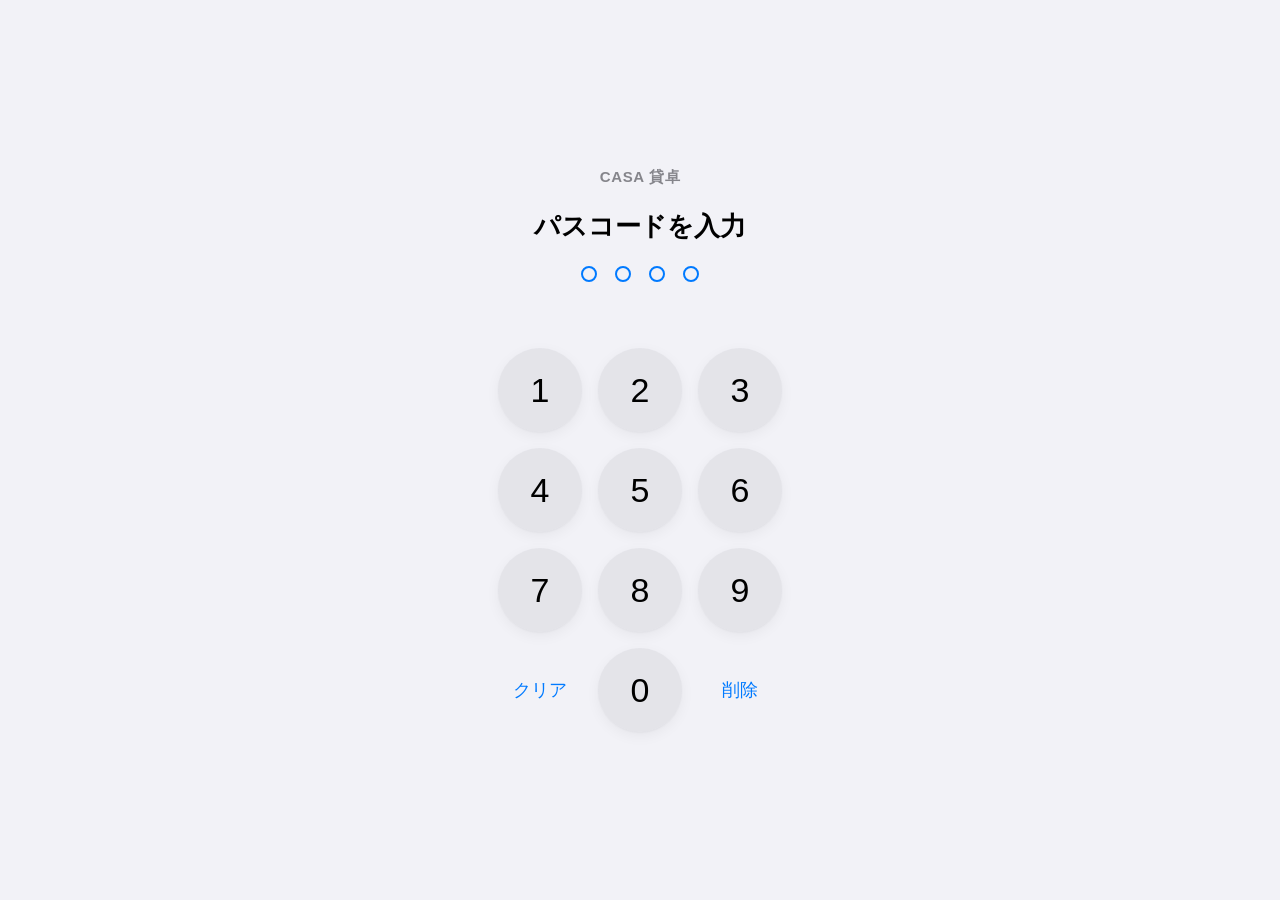
==== index.html @ d3cea7f1 "バカラ罫線: タブレット横向きレイアウト（左に罫線・右に入力、1画面）。縦向きは従来どおり Co-Authored-By: Claude Opus 5.5 <noreply@anthropic.com" ====
<!doctype html>
<html lang="ja">
<head>
<meta charset="utf-8">
<meta name="viewport" content="width=device-width,initial-scale=1,viewport-fit=cover,maximum-scale=1">
<meta name="apple-mobile-web-app-capable" content="yes">
<meta name="mobile-web-app-capable" content="yes">
<meta name="apple-mobile-web-app-status-bar-style" content="default">
<meta name="apple-mobile-web-app-title" content="casa 貸卓">
<meta name="theme-color" content="#f2f2f7" media="(prefers-color-scheme: light)">
<meta name="theme-color" content="#000000" media="(prefers-color-scheme: dark)">
<meta name="format-detection" content="telephone=no">
<title>casa 貸卓 — 入力</title>
<link rel="manifest" href="manifest.webmanifest">
<link rel="icon" href="icon-180.png" type="image/png">
<link rel="apple-touch-icon" href="icon-180.png">
<link rel="stylesheet" href="css/style.css?v=20261120015459">
<script>
  // 最新版チェック: 開いたとき・アプリに戻ったときに ver.txt を見て、新しければ自動で読み込み直す
  window.KT_VER = '20261120015459';
  (function () {
    function check() {
      fetch('ver.txt?_=' + Date.now(), { cache: 'no-store' }).then(function (r) { return r.ok ? r.text() : ''; }).then(function (v) {
        v = (v || '').trim();
        if (!v || v === window.KT_VER) return;
        var u = new URL(location.href);
        if (u.searchParams.get('kv') === v) return; // 同じ版で読み直し済みなら繰り返さない
        u.searchParams.set('kv', v);
        location.replace(u.toString());
      }).catch(function () {});
    }
    check();
    document.addEventListener('visibilitychange', function () { if (!document.hidden) check(); });
  })();
</script>
<script src="js/lock.js?v=20261120015459"></script>
<style>
  body { user-select: none; -webkit-user-select: none; overscroll-behavior: none; overflow-wrap: anywhere; }
  .wrap { margin: 0 auto; padding: calc(var(--sat) + 12px) 16px calc(var(--sab) + 120px); }
  #tab-log, #tab-sum, #tab-set { max-width: 900px; margin: 0 auto; }

  /* ヘッダー(大きなタイトル) */
  header { display: grid; grid-template-columns: minmax(0, 1fr) auto; align-items: center; gap: 10px; margin-bottom: 12px; }
  header > div:first-child { min-width: 0; }
  h1 { margin: 0; font-size: 13px; font-weight: 600; letter-spacing: .02em; color: var(--text2); text-transform: uppercase; }
  .date { font-size: clamp(21px, 4.4vw, 36px); font-weight: 700; letter-spacing: -.02em; margin-top: 0; white-space: nowrap; }
  .status { font-size: 12px; color: var(--text2); text-align: right; }
  .hright { display: flex; align-items: center; gap: 8px; }
  .sheetbtn { background: var(--fill); color: var(--blue); border-radius: 999px; padding: 13px 20px; font-size: 18px; font-weight: 600; text-decoration: none; }
  .syncbtn { display: flex; flex-direction: column; align-items: center; border: 0; background: var(--fill); color: var(--blue); border-radius: 16px; padding: 8px 16px; min-width: 100px; }
  .syncbtn b { font-size: 19px; font-weight: 600; }
  .syncbtn small { font-size: 11px; color: var(--text2); margin-top: 1px; }
  .syncbtn.dirty { background: var(--blue); color: #fff; }
  .syncbtn.dirty small { color: rgba(255, 255, 255, .85); font-weight: 600; }
  .syncbtn.spin { opacity: .55; }
  .syncbtn.err { background: var(--red); color: #fff; }
  .syncbtn.err small { color: rgba(255, 255, 255, .9); font-weight: 600; }

  /* ゲーム選択(iOS のセグメント) */
  .games { display: grid; grid-template-columns: repeat(3, 1fr); gap: 2px; padding: 3px; margin-bottom: 12px; background: var(--fill); border-radius: 12px; }
  .games button { word-break: keep-all; }
  .games button { border: 0; background: transparent; border-radius: 9px; padding: 15px 4px; font-size: clamp(15px, 2.4vw, 21px); font-weight: 600; color: var(--text); transition: background .2s; }
  .games button.on { background: var(--card); color: var(--c); box-shadow: 0 3px 8px rgba(0, 0, 0, .12), 0 3px 1px rgba(0, 0, 0, .04); }

  /* 番号グリッド(1行5人) */
  .grid { display: grid; grid-template-columns: repeat(5, minmax(0, 1fr)); grid-auto-rows: 110px; gap: 10px; }
  .cell { position: relative; border: 0; background: var(--card); border-radius: 18px; padding: 6px 4px; text-align: center; display: flex; flex-direction: column; align-items: center; justify-content: center; gap: .3em; min-width: 0; overflow: hidden; box-shadow: var(--shadow); transition: transform .1s; font-size: clamp(13px, 2.6vw, 24px); }
  .cell:active { transform: scale(.96); }
  .cell .n { font-size: 2.3em; font-weight: 700; line-height: 1; letter-spacing: -.03em; color: var(--text); }
  .cell .nm { font-size: 1em; color: var(--text); font-weight: 500; max-width: 100%; line-height: 1.15; overflow-wrap: anywhere; }
  .cell .st { font-size: .85em; color: var(--c); max-width: 100%; line-height: 1.15; overflow-wrap: anywhere; font-weight: 600; }
  .cell.act { box-shadow: inset 0 0 0 2.5px var(--c), var(--shadow); }
  .cell.out { opacity: .42; box-shadow: none; background: var(--fill); }
  .cell.out.act { box-shadow: inset 0 0 0 1.5px var(--c); }
  .cell.empty .nm { color: var(--text2); }
  .cell .n.dl { font-size: 1.15em; letter-spacing: 0; }
  .dealer-cell { background: var(--blue-tint); }
  .draw-cell { background: var(--indigo-tint); }
  .draw-cell .n.dl { color: var(--indigo); }
  /* 3枚目の判定 */
  .bd-hands { display: grid; grid-template-columns: 1fr 1fr; gap: 10px; margin: 14px 0 10px; }
  .bd-hand { background: var(--card); border-radius: 16px; padding: 10px; text-align: center; box-shadow: var(--shadow); min-width: 0; }
  .bd-hand.p .bd-name { color: var(--blue); } .bd-hand.b .bd-name { color: var(--red); }
  .bd-hand.turn { box-shadow: inset 0 0 0 2.5px var(--indigo), var(--shadow); }
  .bd-hand.win { background: var(--blue-tint); }
  .bd-hand.b.win { background: var(--red-tint); }
  .bd-name { font-size: 17px; font-weight: 700; }
  .bd-row { display: flex; justify-content: space-between; align-items: center; gap: 6px; margin-top: 8px; font-size: 14px; color: var(--text2); }
  .bd-v { min-width: 44px; padding: 4px 8px; border-radius: 10px; background: var(--bg); color: var(--text); font-size: clamp(20px, 5vw, 26px); text-align: center; }
  .bd-v.empty { color: var(--text2); background: transparent; box-shadow: inset 0 0 0 1.5px var(--sep); }
  .bd-v.next { color: var(--indigo); box-shadow: inset 0 0 0 2.5px var(--indigo); }
  .bd-total { font-size: clamp(30px, 7vw, 44px); font-weight: 700; display: block; min-height: 1.1em; }
  .bd-msg { text-align: center; font-size: 19px; padding: 10px; border-radius: 14px; background: var(--fill); margin-bottom: 8px; }
  .bd-msg b { color: var(--indigo); }
  .bd-msg.done { font-size: 26px; font-weight: 700; }
  .bd-msg.done small { display: block; font-size: 16px; font-weight: 500; color: var(--text2); }
  .bd-msg.done em { display: block; font-style: normal; font-size: 17px; color: var(--red); margin-top: 4px; }
  .bd-msg.player { background: var(--blue-tint); color: var(--blue); } .bd-msg.banker { background: var(--red-tint); color: var(--red); } .bd-msg.tie { background: var(--fill2); }
  .bd-why { margin: 0 0 10px; padding-left: 1.2em; font-size: 15px; color: var(--text2); line-height: 1.6; }
  .bd-say { background: var(--card); border-radius: 16px; padding: 12px 16px; margin-bottom: 10px; box-shadow: inset 0 0 0 2px var(--indigo), var(--shadow); }
  .bd-say span { display: block; font-size: 13px; font-weight: 700; color: var(--indigo); margin-bottom: 4px; }
  .bd-say p { margin: 2px 0; font-size: clamp(19px, 4.6vw, 26px); font-weight: 700; line-height: 1.35; }
  .bd-say p.past { font-size: 15px; font-weight: 500; color: var(--text2); }
  .bd-keys { display: grid; grid-template-columns: repeat(3, 1fr); gap: 8px; margin-bottom: 10px; }
  .bd-keys button { border: 0; background: var(--card); border-radius: 14px; padding: 16px 0; font-size: clamp(26px, 5vw, 36px); font-weight: 600; box-shadow: var(--shadow); min-width: 0; line-height: 1.1; }
  .bd-keys button small { display: block; font-size: 12px; color: var(--text2); font-weight: 500; }
  .bd-keys .bd-back { background: var(--fill); color: var(--blue); font-size: clamp(22px, 4.6vw, 30px); }
  .bd-keys .bd-back small { color: var(--blue); }
  .bd-keys .bd-back[disabled] { opacity: .35; }
  .bd-keys button:active { background: var(--fill2); }
  .bd-rule { margin-top: 6px; font-size: 14px; }
  .bd-rule summary { color: var(--blue); font-weight: 600; padding: 8px 2px; cursor: pointer; }
  .bd-rule table { width: 100%; border-collapse: collapse; background: var(--card); border-radius: 12px; overflow: hidden; }
  .bd-rule th, .bd-rule td { text-align: left; padding: 8px 10px; border-top: .5px solid var(--sep); vertical-align: top; }
  .bd-rule th { color: var(--text2); font-weight: 600; width: 38%; }
  .nogrid { grid-column: 1 / -1; text-align: center; color: var(--text2); font-size: 19px; line-height: 2.4; padding: 50px 10px; }
  .tourbar { display: grid; grid-template-columns: repeat(2, 1fr); gap: 10px; margin-bottom: 12px; }
  .tourbar div { background: var(--card); border-radius: 16px; padding: 10px; text-align: center; box-shadow: var(--shadow); min-width: 0; }
  .tourbar span { display: block; font-size: 14px; color: var(--text2); font-weight: 500; }
  .tourbar b { display: block; white-space: nowrap; font-size: clamp(28px, 4.8vw, 42px); color: var(--indigo); font-weight: 700; letter-spacing: -.02em; }
  .tourbar small { font-size: 15px; color: var(--text2); font-weight: 500; margin-left: 2px; }

  /* 下のタブバー(すりガラス) */
  nav { position: fixed; left: 0; right: 0; bottom: 0; background: var(--bar); -webkit-backdrop-filter: saturate(180%) blur(20px); backdrop-filter: saturate(180%) blur(20px); border-top: .5px solid var(--sep); display: grid; grid-template-columns: repeat(5, 1fr); padding: 6px max(8px, calc((100% - 900px) / 2)) calc(var(--sab) + 8px); z-index: 20; }
  nav button { border: 0; background: none; color: var(--gray); font-size: clamp(11px, 3.3vw, 16px); font-weight: 600; padding: 10px 0 8px; white-space: nowrap; min-width: 0; }
  nav button span { display: block; font-size: 32px; line-height: 1.1; margin-bottom: 3px; }
  nav button.on { color: var(--blue); }

  /* シート(下から出る画面) */
  .sheet { position: fixed; inset: 0; z-index: 30; display: none; }
  .sheet.show { display: block; }
  .sheet .bg { position: absolute; inset: 0; background: rgba(0, 0, 0, .35); animation: fade .2s; }
  @keyframes fade { from { opacity: 0; } }
  @keyframes rise { from { transform: translateY(40px); opacity: .4; } }
  .sheet .panel { position: absolute; left: 0; right: 0; bottom: 0; margin: 0 auto; max-width: 760px; max-height: 94%; overflow: auto; background: var(--bg); border-radius: 22px 22px 0 0; padding: 20px 18px calc(var(--sab) + 20px); animation: rise .25s cubic-bezier(.2, .9, .3, 1); }
  .sheet .panel::before { content: ''; position: absolute; top: 7px; left: 50%; width: 38px; height: 5px; margin-left: -19px; border-radius: 3px; background: var(--fill2); }
  .panel h2 { margin: 0; font-size: clamp(26px, 4.2vw, 36px); font-weight: 700; letter-spacing: -.02em; display: flex; flex-wrap: wrap; align-items: center; gap: 4px 10px; padding-right: 44px; overflow-wrap: anywhere; }
  .panel h2 small { font-size: 16px; color: var(--text2); font-weight: 500; }
  .panel .close { position: absolute; right: 16px; top: 18px; width: 34px; height: 34px; border-radius: 50%; border: 0; background: var(--fill); color: var(--text2); font-size: 16px; font-weight: 700; }
  .stat { display: grid; grid-template-columns: repeat(3, 1fr); gap: 10px; margin: 16px 0; }
  .stat div { background: var(--card); border-radius: 16px; padding: 12px 8px; text-align: center; box-shadow: var(--shadow); min-width: 0; }
  .stat span { display: block; font-size: 14px; color: var(--text2); font-weight: 500; }
  .stat b { display: block; font-size: clamp(24px, 4.6vw, 38px); font-weight: 700; margin-top: 2px; letter-spacing: -.02em; white-space: nowrap; }
  .stat b small { font-size: 15px; color: var(--text2); font-weight: 500; }
  .stat .diff-ok { box-shadow: inset 0 0 0 2px var(--blue), var(--shadow); } .stat .diff-ok b, .stat .diff-ok small { color: var(--blue); }
  .stat .diff-ng { box-shadow: inset 0 0 0 2px var(--red), var(--shadow); } .stat .diff-ng b, .stat .diff-ng small { color: var(--red); }
  .stat > div > small { display: block; font-size: 13px; font-weight: 700; }
  .sub { font-size: 13px; color: var(--text2); text-align: center; margin-top: -6px; margin-bottom: 10px; }

  /* 操作ボタン */
  .acts { display: grid; grid-template-columns: 1fr 1fr; gap: 10px; margin-bottom: 12px; }
  .acts .btn { padding: 22px 8px; font-size: clamp(19px, 3.4vw, 26px); font-weight: 600; border-radius: 16px; }
  .acts .btn small { font-size: .65em; font-weight: 500; opacity: .85; }
  .acts .btn.in { background: var(--blue); color: #fff; }
  .acts .btn.out { background: var(--card); color: var(--blue); box-shadow: inset 0 0 0 2px var(--blue); }
  .acts .btn.re { background: var(--indigo); color: #fff; }
  .acts .btn.bust { background: var(--fill); color: var(--text); }
  .acts .btn.bust[disabled] { opacity: .35; }
  .acts .btn.home { background: var(--card); color: var(--text); box-shadow: inset 0 0 0 1.5px var(--sep), var(--shadow); }
  .home-h { color: var(--blue); }
  .acts .btn.full { grid-column: 1 / -1; }
  .ins { display: flex; flex-wrap: wrap; gap: 6px; margin: 6px 0 10px; }
  .ins span { background: var(--fill); border-radius: 999px; padding: 3px 10px; font-size: 14px; }
  .ins span.neg { color: var(--red); }
  .others { font-size: 14px; color: var(--text2); line-height: 1.7; border-top: .5px solid var(--sep); padding-top: 8px; }

  /* 賞金の順位 */
  .ranks { display: grid; grid-template-columns: repeat(3, 1fr); gap: 10px; margin-bottom: 10px; }
  .ranks .rank { display: flex; flex-direction: column; align-items: center; gap: 2px; padding: 16px 4px; background: var(--card); color: var(--text); box-shadow: var(--shadow); border-radius: 16px; }
  .ranks .rank span { font-size: 15px; color: var(--indigo); font-weight: 700; }
  .ranks .rank b { font-size: clamp(24px, 4.2vw, 34px); font-weight: 700; }
  .ranks .rank i { font-style: normal; font-size: 12px; color: var(--text2); }
  .ranks .rank[disabled] { opacity: .35; }
  .ranks .rank.sugg, .acts .btn.sugg { box-shadow: inset 0 0 0 3px var(--blue), var(--shadow); }
  .pick-h { font-size: 20px; font-weight: 700; margin: 4px 2px 12px; }
  .pick-h small { display: block; font-size: 15px; font-weight: 500; color: var(--text2); margin-top: 2px; }

  /* テンキー */
  .pad { display: none; }
  .pad.show { display: block; }
  .pad .disp { background: var(--card); border-radius: 16px; padding: 12px 16px; display: grid; grid-template-columns: 1fr auto; align-items: center; margin-bottom: 10px; box-shadow: var(--shadow); }
  .pad .disp b { font-size: clamp(36px, 6vw, 52px); font-weight: 700; letter-spacing: -.03em; }
  .pad .disp b small { font-size: 18px; color: var(--text2); font-weight: 500; }
  .pad .disp small { font-size: 15px; color: var(--text2); text-align: right; }
  .pad .disp .lbl { font-size: 14px; color: var(--blue); font-weight: 700; }
  .keys { display: grid; grid-template-columns: repeat(3, 1fr); gap: 8px; }
  .keys button { border: 0; background: var(--card); border-radius: 14px; padding: 18px 0; font-size: clamp(26px, 4.6vw, 36px); font-weight: 500; box-shadow: var(--shadow); }
  .keys button:active { background: var(--fill2); }
  .keys button.fn { font-size: 20px; color: var(--text2); background: transparent; box-shadow: none; }
  .quick { display: grid; grid-template-columns: repeat(5, 1fr); gap: 8px; margin-bottom: 8px; }
  .quick button { border: 0; background: var(--blue-tint); color: var(--blue); border-radius: 12px; padding: 13px 0; font-size: clamp(16px, 2.8vw, 22px); font-weight: 600; }
  .confirm { display: grid; grid-template-columns: 1fr 2fr; gap: 10px; margin-top: 10px; }
  .confirm .btn { padding: 18px; font-size: 18px; }

  /* 名前入力 */
  .nameform { display: grid; grid-template-columns: 1fr auto; gap: 10px; margin: 14px 0; }
  .nameform input { border: 0; background: var(--card); color: var(--text); border-radius: 12px; padding: 14px 16px; font: inherit; font-size: 20px; min-width: 0; box-shadow: var(--shadow); }

  /* 一覧(履歴・設定) */
  .log { margin-top: 4px; }
  .log .row { display: grid; grid-template-columns: 1fr auto; gap: 8px; align-items: center; padding: 12px 16px; border-top: .5px solid var(--sep); }
  .log .row:first-child { border-top: 0; }
  .log .row .t { font-size: 18px; } .log .row .t i { display: block; font-style: normal; font-size: 14px; color: var(--text2); margin-top: 2px; }
  .log .row button { border: 0; background: var(--red-tint); color: var(--red); border-radius: 999px; padding: 12px 20px; font-size: 17px; font-weight: 600; }
  .log .row button.arm { background: var(--red); color: #fff; }
  .log.mini { margin-top: 4px; max-height: 40vh; overflow: auto; }
  .log.mini .row { padding: 10px 16px; }
  .empty { padding: 28px; text-align: center; color: var(--text2); font-size: 16px; }
  .set .row { display: grid; grid-template-columns: minmax(0, 1fr) auto; gap: 10px; align-items: center; padding: 13px 16px; border-top: .5px solid var(--sep); }
  .set .row:first-child { border-top: 0; }
  .set .row span { font-size: 17px; } .set .row span i { display: block; font-style: normal; font-size: 14px; color: var(--text2); }
  .set .row b { font-size: 18px; }
  .set .row .btn { padding: 12px 18px; font-size: 17px; }
  .set input[type=date] { border: 0; background: var(--fill); color: var(--text); border-radius: 10px; padding: 8px 10px; font: inherit; font-size: 17px; }
  .sec-h { margin: 22px 16px 7px; font-size: 13px; font-weight: 500; color: var(--text2); text-transform: uppercase; letter-spacing: .02em; }
  .roster { display: grid; grid-template-columns: 1fr 1fr; }
  .roster .r { display: grid; grid-template-columns: 32px 1fr; gap: 8px; align-items: center; padding: 7px 12px; border-top: .5px solid var(--sep); }
  .roster .r small { color: var(--text2); font-weight: 600; font-size: 15px; text-align: right; }
  .roster .r input { width: 100%; min-width: 0; border: 0; background: var(--fill); color: var(--text); border-radius: 10px; padding: 9px 10px; font: inherit; font-size: 17px; }
  .roster .r input.saved { background: var(--blue-tint); }
  .prize-r { display: grid; grid-template-columns: 56px 1fr auto; gap: 8px; align-items: center; padding: 10px 16px; border-top: .5px solid var(--sep); }
  .prize-r .jump { font-size: 14px; font-weight: 600; color: var(--blue); text-align: right; min-width: 0; }
  .prize-r .jump.neg { color: var(--red); }
  .prize-r:first-child { border-top: 0; }
  .prize-r b { font-size: 19px; }
  .prize-r input { width: 120px; justify-self: end; text-align: right; border: 0; background: var(--fill); color: var(--text); border-radius: 10px; padding: 9px 12px; font: inherit; font-size: 19px; font-weight: 700; }
  .prize-r .lbl { color: var(--indigo); font-weight: 700; font-size: 17px; }
  .stepper { display: flex; align-items: center; gap: 6px; }
  .stepper button { border: 0; background: var(--fill); color: var(--blue); border-radius: 10px; min-width: 44px; height: 40px; font-size: 18px; font-weight: 600; }
  .stepper b { min-width: 54px; text-align: center; font-size: 22px; }
  @media (max-width: 480px) { .stepper { gap: 4px; } .stepper button { min-width: 34px; height: 38px; font-size: 16px; } .stepper b { min-width: 46px; font-size: 19px; } #prizeCalc .row > span:first-child:not(:last-child) { white-space: nowrap; } #prizeCalc .row > span i { white-space: normal; } }
  .btn.big { padding: 15px; font-size: 18px; }
  .pc-warn { color: var(--red) !important; }
  .summary-tab .stat b { font-size: clamp(20px, 3.6vw, 30px); }
  .summary-tab .list .row { display: grid; grid-template-columns: 36px minmax(0, 1fr); gap: 10px; align-items: center; padding: 12px 16px; border-top: .5px solid var(--sep); }
  .summary-tab .list .row:first-child { border-top: 0; }
  .summary-tab .list .row i { display: block; font-style: normal; font-size: 13px; color: var(--text2); margin-top: 2px; }
  .summary-tab .list .row .sum-nm { font-size: 19px; font-weight: 600; }
  .summary-tab .list .row b.sum-tot { font-size: 19px; margin-left: 10px; }
  .summary-tab .list .row i b.rk { font-size: 13px; color: var(--indigo); }
  .preview { margin-top: 10px; }
  .preview canvas, .preview img { width: 100%; border-radius: 14px; box-shadow: var(--shadow); }
  .hide { display: none !important; }
  #tab-players { max-width: 900px; margin: 0 auto; }
  .pl-list .pl { display: grid; grid-template-columns: 44px minmax(0, 1fr) auto; gap: 12px; align-items: center; padding: 14px 16px; border-top: .5px solid var(--sep); }
  .pl-list .pl:first-child { border-top: 0; }
  .pl-list .pl .no { font-size: 24px; font-weight: 700; text-align: center; }
  .pl-list .pl .nm { font-size: 19px; font-weight: 600; }
  .pl-list .pl .nm small { font-size: 16px; font-weight: 700; margin-left: 6px; }
  .pl-list .pl .chips { display: flex; flex-wrap: wrap; gap: 6px; margin-top: 6px; }
  .pl-list .pl .chips span { font-size: 13px; font-weight: 600; padding: 3px 10px; border-radius: 999px; background: var(--fill); color: var(--c, var(--text2)); }
  .pl-list .pl .chips span.live { background: var(--blue-tint); }
  .pl-list .pl .btn { padding: 12px 14px; font-size: 16px; white-space: normal; max-width: 120px; }
  .pl-list .pl.gone { opacity: .55; }
  .pl-list .pl .chips span { white-space: nowrap; }
  @media (max-width: 560px) {
    .pl-list .pl { grid-template-columns: 36px minmax(0, 1fr); row-gap: 10px; }
    .pl-list .pl .btn { grid-column: 2; max-width: none; justify-self: stretch; }
    .pl-list .pl .no { align-self: start; padding-top: 2px; }
  }
  .toast { max-width: 600px; margin: 0 auto; }

  /* 狭い幅(iPad の Slide Over・1/3 表示) */
  @media (max-width: 380px) {
    .wrap { padding-left: 10px; padding-right: 10px; }
    header { grid-template-columns: 1fr; }
    .hright { justify-content: space-between; }
    .games button { font-size: 13px; padding: 10px 2px; }
    .grid { gap: 6px; }
    .cell { border-radius: 14px; }
    .stat b, .tourbar b { font-size: 22px; }
    .acts .btn { font-size: 17px; padding: 16px 4px; }
    .roster { grid-template-columns: 1fr; }
  }
</style>
</head>
<body>
<div class="wrap">
  <header>
    <div><h1>casa 貸卓</h1><div class="date" id="hDate"></div></div>
    <div class="hright"><div class="status" id="status"></div><a class="sheetbtn" href="road.html?from=kt">罫線</a><a class="sheetbtn" id="hSheet" target="_blank" rel="noopener">シート</a><button class="syncbtn" id="syncBtn"><b>⟳ 同期</b><small id="syncCount"></small></button></div>
  </header>

  <!-- 入力タブ -->
  <section id="tab-input">
    <div class="games" id="games">
      <button data-game="bac" class="g-bac on">バカラ</button>
      <button data-game="cash" class="g-cash">リング</button>
      <button data-game="tour" class="g-tour">トーナメント</button>
    </div>
    <div class="tourbar" id="tourBar" style="display:none"></div>
    <div class="grid" id="grid"></div>
  </section>

  <!-- プレイヤータブ -->
  <section id="tab-players" class="hide">
    <div class="stat" id="plStat"></div>
    <div class="card pl-list" id="plList"></div>
  </section>

  <!-- 履歴タブ -->
  <section id="tab-log" class="hide">
    <div class="card log" id="logList"></div>
  </section>

  <!-- 収支タブ -->
  <section id="tab-sum" class="hide summary-tab">
    <h3 class="sec-h" style="margin-top:4px">収支一覧</h3>
    <div class="card list" id="sumList"></div>
    <h3 class="sec-h">全体</h3>
    <div class="stat" id="sumStat"></div>
    <div class="acts"><button class="btn gold full" id="makeImage">収支一覧の画像を作る・共有</button></div>
    <div class="preview" id="preview"></div>
  </section>

  <!-- 設定タブ(初期設定) -->
  <section id="tab-set" class="hide">
    <h3 class="sec-h">イベント</h3>
    <div class="card set">
      <div class="row"><span>日付<i>この日のタブに記録されます</i></span><input type="date" id="setDate"></div>
      <div class="row"><span>トーナメント エントリー<i>1回の金額(万)</i></span><button class="btn" id="setTourFee"><b></b> 万</button></div>
      <div class="row"><span>トーナメント リエントリー<i>1回の金額(万)</i></span><button class="btn" id="setReFee"><b></b> 万</button></div>
    </div>

    <h3 class="sec-h">プライズ 傾斜の自動計算</h3>
    <div class="card set" id="prizeCalc">
      <div class="row"><span>プール<i id="pcPoolInfo"></i></span><b id="pcPool"></b></div>
      <div class="row"><span>入賞人数 X</span><div class="stepper" data-k="x"><button data-d="-1">−</button><b id="pcX"></b><button data-d="1">＋</button></div></div>
      <div class="row"><span>最低賞金 Y<i>いちばん下の順位(万)</i></span><div class="stepper" data-k="y"><button data-d="-5">−5</button><button data-d="-1">−</button><b id="pcY"></b><button data-d="1">＋</button><button data-d="5">＋5</button></div></div>
      <div class="row"><span>a<i>下から 0a・1a・3a・6a・10a・15a… と上乗せ</i></span><b id="pcA"></b></div>
      <div class="row" style="grid-template-columns:1fr"><button class="btn gold big" id="pcCalc">自動計算</button></div>
      <div id="pcDraft" class="hide">
        <div class="row" style="grid-template-columns:1fr"><span style="font-size:14px;color:var(--text2)">1位以外は5万単位に切り捨て、余りは1位。金額はタップして直せます(万)</span></div>
        <div id="pcRows"></div>
        <div class="row"><span>合計<i id="pcDiff"></i></span><b id="pcSum"></b></div>
        <div class="row" style="grid-template-columns:1fr 1fr;gap:10px"><button class="btn big" data-prize-text="draft">テキストで共有</button><button class="btn gold big" id="pcApply">確定して適用</button></div>
      </div>
    </div>

    <h3 class="sec-h">適用中のプライズ</h3>
    <div class="card set">
      <div id="prizeRows"></div>
      <div class="row"><span>合計<i id="prizeInfo"></i></span><b id="prizeTotal"></b></div>
      <div class="row" id="prizeTextRow" style="grid-template-columns:1fr"><button class="btn big" data-prize-text="applied">テキストで共有・コピー</button></div>
    </div>

    <h3 class="sec-h">会計札と名前の紐づけ</h3>
    <div class="card set">
      <div class="row" style="grid-template-columns:1fr"><span style="color:var(--dim);font-size:12px">名前を入れて次の欄に進むと自動で保存されます。空欄は未登録のままです。</span></div>
      <div id="rosterRows" class="roster"></div>
    </div>

    <h3 class="sec-h">その他</h3>
    <div class="card set">
      <div class="row"><span>保存先<i id="setModeInfo"></i></span><b id="setMode"></b></div>
      <div class="row"><span>スプレッドシート</span><a class="btn" id="openSheet" target="_blank" rel="noopener" style="text-decoration:none">開く</a></div>
      <div class="row"><span>PC ボード<i>パソコンで開く画面</i></span><a class="btn" href="board.html" target="_blank" style="text-decoration:none">開く</a></div>
      <div class="row"><span>今すぐロック<i>パスコード画面にします(開くたびにも毎回出ます)</i></span><button class="btn" id="lockNow">ロック</button></div>
      <div class="row"><span>この日のデータを全消去<i>テスト後の片付け用。元に戻せません</i></span><button class="btn red" id="clearDay">全消去</button></div>
    </div>
  </section>
</div>

<nav id="nav">
  <button data-tab="input" class="on"><span>⌨︎</span>入力</button>
  <button data-tab="players"><span>☺︎</span>プレイヤー</button>
  <button data-tab="log"><span>☰</span>履歴</button>
  <button data-tab="sum"><span>¥</span>収支</button>
  <button data-tab="set"><span>⚙︎</span>設定</button>
</nav>

<!-- プレイヤーシート -->
<div class="sheet" id="sheet">
  <div class="bg" data-close></div>
  <div class="panel" id="panel"></div>
</div>

<div class="toast" id="toast"><div><div class="t1" id="toastT1"></div><div class="t2" id="toastT2"></div></div><button class="btn ghost" id="toastUndo">取り消し</button></div>

<script src="config.js?v=20261120015459"></script>
<script src="js/fit.js?v=20261120015459"></script>
<script src="js/model.js?v=20261120015459"></script>
<script src="js/api.js?v=20261120015459"></script>
<script src="js/image.js?v=20261120015459"></script>
<script src="js/phone.js?v=20261120015459"></script>
</body>
</html>
---- css/style.css ----
/* casa 貸卓 — 共通スタイル(iOS 純正アプリ風: 白と青、ダークモード自動対応) */
:root {
  color-scheme: light dark;
  --bg: #f2f2f7;               /* systemGroupedBackground */
  --card: #ffffff;             /* secondarySystemGroupedBackground */
  --fill: rgba(120, 120, 128, .12);
  --fill2: rgba(120, 120, 128, .2);
  --text: #000000;
  --text2: rgba(60, 60, 67, .6);
  --sep: rgba(60, 60, 67, .18);
  --blue: #007aff;
  --blue-tint: rgba(0, 122, 255, .1);
  --red: #ff3b30;
  --red-tint: rgba(255, 59, 48, .1);
  --indigo: #5856d6;
  --indigo-tint: rgba(88, 86, 214, .1);
  --teal: #30b0c7;
  --gray: #8e8e93;
  --bar: rgba(249, 249, 249, .86);
  --shadow: 0 1px 2px rgba(0, 0, 0, .04), 0 4px 14px rgba(0, 0, 0, .05);
  /* ゲームの色 */
  --bac: var(--blue); --cash: var(--teal); --tour: var(--indigo); --dealer: var(--gray);
  /* 旧名(画面のコードから参照) */
  --gold: var(--blue); --dim: var(--text2); --line: var(--sep); --plus: var(--blue); --minus: var(--red);
  --sat: env(safe-area-inset-top); --sab: env(safe-area-inset-bottom);
}
@media (prefers-color-scheme: dark) {
  :root {
    --bg: #000000; --card: #1c1c1e; --fill: rgba(120, 120, 128, .24); --fill2: rgba(120, 120, 128, .36);
    --text: #ffffff; --text2: rgba(235, 235, 245, .6); --sep: rgba(84, 84, 88, .6);
    --blue: #0a84ff; --blue-tint: rgba(10, 132, 255, .18); --red: #ff453a; --red-tint: rgba(255, 69, 58, .18);
    --indigo: #5e5ce6; --indigo-tint: rgba(94, 92, 230, .2); --teal: #40c8e0; --gray: #98989d;
    --bar: rgba(22, 22, 24, .86); --shadow: none;
  }
}
* { box-sizing: border-box; -webkit-tap-highlight-color: transparent; }
html { background: var(--bg); }
body { margin: 0; min-height: 100%; background: var(--bg); color: var(--text); font-family: -apple-system, BlinkMacSystemFont, "SF Pro Text", "Hiragino Sans", "Helvetica Neue", sans-serif; -webkit-font-smoothing: antialiased; letter-spacing: -.01em; }
button { font: inherit; color: inherit; cursor: pointer; }
.num { font-variant-numeric: tabular-nums; }
.plus { color: var(--blue); } .minus { color: var(--red); } .zero { color: var(--text2); }
.card { background: var(--card); border-radius: 14px; box-shadow: var(--shadow); }
.btn { border: 0; background: var(--fill); color: var(--blue); border-radius: 14px; padding: 15px 20px; font-size: 18px; font-weight: 600; }
.btn:active { opacity: .6; }
.btn.gold { background: var(--blue); color: #fff; }
.btn.red { background: var(--red-tint); color: var(--red); }
.btn.ghost { background: transparent; }
.btn[disabled] { opacity: .35; pointer-events: none; }
.g-bac { --c: var(--bac); } .g-cash { --c: var(--cash); } .g-tour { --c: var(--tour); } .g-dealer { --c: var(--dealer); }
.tag { display: inline-block; padding: 2px 9px; border-radius: 999px; font-size: 13px; font-weight: 600; background: var(--fill); color: var(--c, var(--text2)); }
.toast { position: fixed; left: 12px; right: 12px; top: calc(var(--sat) + 70px); z-index: 50; background: var(--card); color: var(--text); border-radius: 16px; padding: 14px 16px; display: none; grid-template-columns: 1fr auto; gap: 10px; align-items: center; box-shadow: 0 8px 30px rgba(0, 0, 0, .18); -webkit-backdrop-filter: blur(20px); backdrop-filter: blur(20px); }
.toast.show { display: grid; animation: drop .25s cubic-bezier(.2, .9, .3, 1.2); }
@keyframes drop { from { transform: translateY(-12px); opacity: 0; } }
.toast .t1 { font-size: 15px; color: var(--text2); } .toast .t2 { font-size: 21px; font-weight: 700; margin-top: 2px; }
.toast.err .t1, .toast.err .t2 { color: var(--red); }
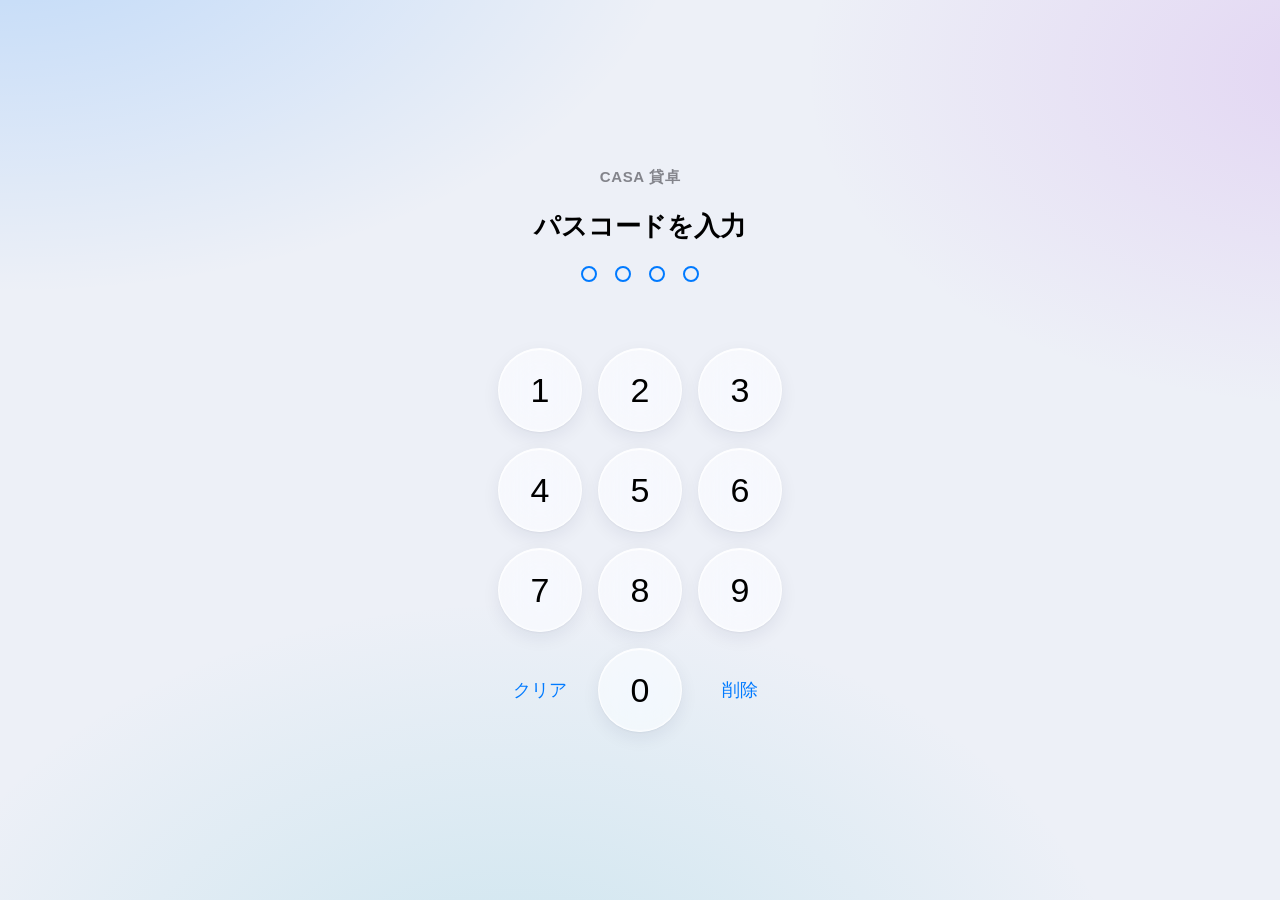
==== commit 510ee914: "ガラス調デザインに作り直し・タブを分かりやすく再配置（ChatGPT採点96点） - 下のタブ: バカラ / リング / トナメ / お客様 / 集計（浮かぶガラスのバー、アイコン付き）。設定は右上の" ====
--- a/index.html
+++ b/index.html
@@ -14,10 +14,10 @@
 <link rel="manifest" href="manifest.webmanifest">
 <link rel="icon" href="icon-180.png" type="image/png">
 <link rel="apple-touch-icon" href="icon-180.png">
-<link rel="stylesheet" href="css/style.css?v=20261120015459">
+<link rel="stylesheet" href="css/style.css?v=20261120212621">
 <script>
   // 最新版チェック: 開いたとき・アプリに戻ったときに ver.txt を見て、新しければ自動で読み込み直す
-  window.KT_VER = '20261120015459';
+  window.KT_VER = '20261120212621';
   (function () {
     function check() {
       fetch('ver.txt?_=' + Date.now(), { cache: 'no-store' }).then(function (r) { return r.ok ? r.text() : ''; }).then(function (v) {
@@ -33,38 +33,55 @@
     document.addEventListener('visibilitychange', function () { if (!document.hidden) check(); });
   })();
 </script>
-<script src="js/lock.js?v=20261120015459"></script>
+<script src="js/tapguard.js?v=20261120212621"></script>
+<script src="js/lock.js?v=20261120212621"></script>
 <style>
   body { user-select: none; -webkit-user-select: none; overscroll-behavior: none; overflow-wrap: anywhere; }
-  .wrap { margin: 0 auto; padding: calc(var(--sat) + 12px) 16px calc(var(--sab) + 120px); }
-  #tab-log, #tab-sum, #tab-set { max-width: 900px; margin: 0 auto; }
-
-  /* ヘッダー(大きなタイトル) */
-  header { display: grid; grid-template-columns: minmax(0, 1fr) auto; align-items: center; gap: 10px; margin-bottom: 12px; }
-  header > div:first-child { min-width: 0; }
-  h1 { margin: 0; font-size: 13px; font-weight: 600; letter-spacing: .02em; color: var(--text2); text-transform: uppercase; }
-  .date { font-size: clamp(21px, 4.4vw, 36px); font-weight: 700; letter-spacing: -.02em; margin-top: 0; white-space: nowrap; }
+  .wrap { margin: 0 auto; padding: 12px max(16px, env(safe-area-inset-right)) calc(var(--sab) + 104px) max(16px, env(safe-area-inset-left)); }
+  #tab-sum { max-width: 900px; margin: 0 auto; }
+
+  /* ===== 上のバー(ガラス・上に固定) ===== */
+  .topbar { position: sticky; top: 0; z-index: 15; display: grid; grid-template-columns: minmax(0, 1fr) auto; align-items: center; gap: 10px;
+    padding: calc(var(--sat) + 8px) max(16px, env(safe-area-inset-right)) 10px max(16px, env(safe-area-inset-left));
+    background: var(--glass); -webkit-backdrop-filter: var(--blur); backdrop-filter: var(--blur); border-bottom: .5px solid var(--glass-line); box-shadow: 0 1px 0 rgba(0, 0, 0, .03); }
+  .topbar > div:first-child { min-width: 0; }
+  h1 { margin: 0; font-size: 12px; font-weight: 700; letter-spacing: .08em; color: var(--text2); text-transform: uppercase; }
+  .date { font-size: clamp(20px, 4.2vw, 30px); font-weight: 800; letter-spacing: -.02em; margin-top: 0; white-space: nowrap; }
   .status { font-size: 12px; color: var(--text2); text-align: right; }
   .hright { display: flex; align-items: center; gap: 8px; }
-  .sheetbtn { background: var(--fill); color: var(--blue); border-radius: 999px; padding: 13px 20px; font-size: 18px; font-weight: 600; text-decoration: none; }
-  .syncbtn { display: flex; flex-direction: column; align-items: center; border: 0; background: var(--fill); color: var(--blue); border-radius: 16px; padding: 8px 16px; min-width: 100px; }
-  .syncbtn b { font-size: 19px; font-weight: 600; }
-  .syncbtn small { font-size: 11px; color: var(--text2); margin-top: 1px; }
-  .syncbtn.dirty { background: var(--blue); color: #fff; }
-  .syncbtn.dirty small { color: rgba(255, 255, 255, .85); font-weight: 600; }
+  .gbtn { border: .5px solid var(--glass-line); background: var(--glass); -webkit-backdrop-filter: var(--blur); backdrop-filter: var(--blur); box-shadow: var(--glass-hi), 0 2px 10px rgba(20, 30, 70, .08); color: var(--blue); }
+  .gbtn:active { transform: scale(.96); }
+  .syncbtn { display: flex; flex-direction: column; align-items: center; justify-content: center; border-radius: 22px; padding: 6px 14px; min-width: 92px; min-height: 44px; }
+  .syncbtn b { font-size: 16px; font-weight: 700; }
+  .syncbtn small { font-size: 11px; color: var(--text2); margin-top: 1px; font-weight: 600; }
+  .syncbtn.dirty { background: var(--blue); color: #fff; border-color: transparent; }
+  .syncbtn.dirty small { color: rgba(255, 255, 255, .88); }
   .syncbtn.spin { opacity: .55; }
-  .syncbtn.err { background: var(--red); color: #fff; }
-  .syncbtn.err small { color: rgba(255, 255, 255, .9); font-weight: 600; }
-
-  /* ゲーム選択(iOS のセグメント) */
-  .games { display: grid; grid-template-columns: repeat(3, 1fr); gap: 2px; padding: 3px; margin-bottom: 12px; background: var(--fill); border-radius: 12px; }
-  .games button { word-break: keep-all; }
-  .games button { border: 0; background: transparent; border-radius: 9px; padding: 15px 4px; font-size: clamp(15px, 2.4vw, 21px); font-weight: 600; color: var(--text); transition: background .2s; }
-  .games button.on { background: var(--card); color: var(--c); box-shadow: 0 3px 8px rgba(0, 0, 0, .12), 0 3px 1px rgba(0, 0, 0, .04); }
+  .syncbtn.err { background: var(--red); color: #fff; border-color: transparent; }
+  .syncbtn.err small { color: rgba(255, 255, 255, .9); }
+  .iconbtn { width: 44px; height: 44px; border-radius: 50%; display: grid; place-items: center; padding: 0; color: var(--text); }
+  .iconbtn svg, .tabbar svg { width: 24px; height: 24px; fill: none; stroke: currentColor; stroke-width: 1.8; stroke-linecap: round; stroke-linejoin: round; }
+
+  /* ===== ゲームの道具(バカラ: ディーラー・3枚目・罫線 / トナメ: 人数・プール・プライズ) ===== */
+  .tools { display: grid; grid-template-columns: repeat(3, minmax(0, 1fr)); gap: 10px; margin-bottom: 12px; }
+  .tools.tour { grid-template-columns: repeat(3, minmax(0, 1fr)) minmax(0, 1.1fr); }
+  .tool { display: flex; flex-direction: column; align-items: center; justify-content: center; gap: 1px; min-width: 0; min-height: 60px; padding: 8px 6px; border-radius: 20px; color: var(--text); text-decoration: none; font: inherit; text-align: center; }
+  .tool b { font-size: clamp(16px, 3.4vw, 22px); font-weight: 800; letter-spacing: -.01em; white-space: nowrap; color: var(--c, var(--text)); }
+  .tool span { font-size: 12px; color: var(--text2); font-weight: 600; white-space: nowrap; }
+  .tool b small { font-size: .62em; color: var(--text2); font-weight: 600; margin-left: 2px; }
+  button.tool:active, a.tool:active { transform: scale(.97); }
+  .tool.t-dealer { --c: var(--blue); } .tool.t-draw { --c: var(--indigo); } .tool.t-road { --c: var(--red); } .tool.t-stat { --c: var(--indigo); }
+  .tool.t-prize { background: var(--indigo); color: #fff; border-color: transparent; box-shadow: inset 0 1px 0 rgba(255, 255, 255, .3), 0 6px 16px rgba(88, 86, 214, .3); }
+  .tool.t-prize b, .tool.t-prize span { color: #fff; }
+
+  /* ===== 集計: 収支 / 履歴 の切り替え ===== */
+  .seg { display: grid; grid-template-columns: 1fr 1fr; gap: 4px; padding: 4px; border-radius: 24px; max-width: 440px; margin: 0 auto 14px; }
+  .seg button { border: 0; background: transparent; border-radius: 20px; padding: 10px 6px; font-size: 16px; font-weight: 700; color: var(--text2); white-space: nowrap; transition: background .2s, color .2s; }
+  .seg button.on { background: var(--glass-sel); color: var(--text); box-shadow: var(--glass-hi), 0 2px 8px rgba(20, 30, 70, .1); }
 
   /* 番号グリッド(1行5人) */
   .grid { display: grid; grid-template-columns: repeat(5, minmax(0, 1fr)); grid-auto-rows: 110px; gap: 10px; }
-  .cell { position: relative; border: 0; background: var(--card); border-radius: 18px; padding: 6px 4px; text-align: center; display: flex; flex-direction: column; align-items: center; justify-content: center; gap: .3em; min-width: 0; overflow: hidden; box-shadow: var(--shadow); transition: transform .1s; font-size: clamp(13px, 2.6vw, 24px); }
+  .cell { position: relative; border: 0; background: var(--card); border-radius: 18px; padding: 6px 4px; text-align: center; display: flex; flex-direction: column; align-items: center; justify-content: center; gap: .3em; min-width: 0; overflow: hidden; box-shadow: var(--shadow); transition: transform .1s; font-size: clamp(14px, 2.6vw, 24px); }
   .cell:active { transform: scale(.96); }
   .cell .n { font-size: 2.3em; font-weight: 700; line-height: 1; letter-spacing: -.03em; color: var(--text); }
   .cell .nm { font-size: 1em; color: var(--text); font-weight: 500; max-width: 100%; line-height: 1.15; overflow-wrap: anywhere; }
@@ -102,8 +119,10 @@
   .bd-say p { margin: 2px 0; font-size: clamp(19px, 4.6vw, 26px); font-weight: 700; line-height: 1.35; }
   .bd-say p.past { font-size: 15px; font-weight: 500; color: var(--text2); }
   .bd-keys { display: grid; grid-template-columns: repeat(3, 1fr); gap: 8px; margin-bottom: 10px; }
-  .bd-keys button { border: 0; background: var(--card); border-radius: 14px; padding: 16px 0; font-size: clamp(26px, 5vw, 36px); font-weight: 600; box-shadow: var(--shadow); min-width: 0; line-height: 1.1; }
-  .bd-keys button small { display: block; font-size: 12px; color: var(--text2); font-weight: 500; }
+  .bd-keys button { position: relative; border: 0; background: var(--card); border-radius: 14px; padding: 16px 0; font-size: clamp(26px, 5vw, 36px); font-weight: 600; box-shadow: var(--shadow); min-width: 0; line-height: 1.1; }
+  /* 補足の小さい文字はボタンの下に重ねる(出たり消えたりしてもボタンの大きさ・位置が変わらない) */
+  .bd-keys button small { position: absolute; left: 0; right: 0; bottom: 3px; font-size: 11px; line-height: 13px; white-space: nowrap; overflow: hidden; color: var(--text2); font-weight: 500; }
+  .bd-keys button[disabled] { opacity: .35; }
   .bd-keys .bd-back { background: var(--fill); color: var(--blue); font-size: clamp(22px, 4.6vw, 30px); }
   .bd-keys .bd-back small { color: var(--blue); }
   .bd-keys .bd-back[disabled] { opacity: .35; }
@@ -114,17 +133,13 @@
   .bd-rule th, .bd-rule td { text-align: left; padding: 8px 10px; border-top: .5px solid var(--sep); vertical-align: top; }
   .bd-rule th { color: var(--text2); font-weight: 600; width: 38%; }
   .nogrid { grid-column: 1 / -1; text-align: center; color: var(--text2); font-size: 19px; line-height: 2.4; padding: 50px 10px; }
-  .tourbar { display: grid; grid-template-columns: repeat(2, 1fr); gap: 10px; margin-bottom: 12px; }
-  .tourbar div { background: var(--card); border-radius: 16px; padding: 10px; text-align: center; box-shadow: var(--shadow); min-width: 0; }
-  .tourbar span { display: block; font-size: 14px; color: var(--text2); font-weight: 500; }
-  .tourbar b { display: block; white-space: nowrap; font-size: clamp(28px, 4.8vw, 42px); color: var(--indigo); font-weight: 700; letter-spacing: -.02em; }
-  .tourbar small { font-size: 15px; color: var(--text2); font-weight: 500; margin-left: 2px; }
-
-  /* 下のタブバー(すりガラス) */
-  nav { position: fixed; left: 0; right: 0; bottom: 0; background: var(--bar); -webkit-backdrop-filter: saturate(180%) blur(20px); backdrop-filter: saturate(180%) blur(20px); border-top: .5px solid var(--sep); display: grid; grid-template-columns: repeat(5, 1fr); padding: 6px max(8px, calc((100% - 900px) / 2)) calc(var(--sab) + 8px); z-index: 20; }
-  nav button { border: 0; background: none; color: var(--gray); font-size: clamp(11px, 3.3vw, 16px); font-weight: 600; padding: 10px 0 8px; white-space: nowrap; min-width: 0; }
-  nav button span { display: block; font-size: 32px; line-height: 1.1; margin-bottom: 3px; }
-  nav button.on { color: var(--blue); }
+  /* ===== 下のタブバー(浮かぶガラス) ===== */
+  .tabbar { position: fixed; z-index: 20; left: 0; right: 0; bottom: calc(var(--sab) + 10px); margin: 0 auto; width: min(600px, calc(100% - 20px));
+    display: grid; grid-template-columns: repeat(5, minmax(0, 1fr)); gap: 2px; padding: 6px; border-radius: 34px; }
+  .tabbar button { border: 0; background: transparent; border-radius: 28px; min-width: 0; padding: 6px 0 5px; display: flex; flex-direction: column; align-items: center; gap: 2px;
+    color: var(--text2); font-size: 11px; font-weight: 700; white-space: nowrap; transition: background .2s, color .2s; }
+  .tabbar button.on { color: var(--c, var(--blue)); background: var(--glass-sel); box-shadow: var(--glass-hi), 0 2px 10px rgba(20, 30, 70, .12); }
+  .tabbar svg { width: 26px; height: 26px; }
 
   /* シート(下から出る画面) */
   .sheet { position: fixed; inset: 0; z-index: 30; display: none; }
@@ -179,7 +194,12 @@
   .pad { display: none; }
   .pad.show { display: block; }
   .pad .disp { background: var(--card); border-radius: 16px; padding: 12px 16px; display: grid; grid-template-columns: 1fr auto; align-items: center; margin-bottom: 10px; box-shadow: var(--shadow); }
-  .pad .disp b { font-size: clamp(36px, 6vw, 52px); font-weight: 700; letter-spacing: -.03em; }
+  .pad .disp b { display: block; font-size: clamp(36px, 6vw, 52px); font-weight: 700; letter-spacing: -.03em; white-space: nowrap;
+    /* 桁数で文字が小さくなっても高さは変えない(下のテンキーが動かないように) */
+    height: calc(1.15 * clamp(36px, 6vw, 52px)); line-height: calc(1.15 * clamp(36px, 6vw, 52px)); }
+  .pad .disp .lbl { line-height: 17px; height: 17px; }
+  .pad .disp > div:first-child { min-width: 0; }
+  .pad .disp > small { max-height: 3.6em; overflow: hidden; }
   .pad .disp b small { font-size: 18px; color: var(--text2); font-weight: 500; }
   .pad .disp small { font-size: 15px; color: var(--text2); text-align: right; }
   .pad .disp .lbl { font-size: 14px; color: var(--blue); font-weight: 700; }
@@ -205,7 +225,7 @@
   .log .row button.arm { background: var(--red); color: #fff; }
   .log.mini { margin-top: 4px; max-height: 40vh; overflow: auto; }
   .log.mini .row { padding: 10px 16px; }
-  .empty { padding: 28px; text-align: center; color: var(--text2); font-size: 16px; }
+  .empty:not(.bd-v) { padding: 28px; text-align: center; color: var(--text2); font-size: 16px; } /* 3枚目の空欄(.bd-v.empty)には付けない(枠が大きくなっていた) */
   .set .row { display: grid; grid-template-columns: minmax(0, 1fr) auto; gap: 10px; align-items: center; padding: 13px 16px; border-top: .5px solid var(--sep); }
   .set .row:first-child { border-top: 0; }
   .set .row span { font-size: 17px; } .set .row span i { display: block; font-style: normal; font-size: 14px; color: var(--text2); }
@@ -238,6 +258,10 @@
   .summary-tab .list .row .sum-nm { font-size: 19px; font-weight: 600; }
   .summary-tab .list .row b.sum-tot { font-size: 19px; margin-left: 10px; }
   .summary-tab .list .row i b.rk { font-size: 13px; color: var(--indigo); }
+  .summary-tab .list .row i { display: flex; flex-wrap: wrap; gap: 4px 6px; margin-top: 6px; }
+  .gchip { display: inline-flex; align-items: baseline; gap: 5px; padding: 4px 10px; border-radius: 999px; background: var(--fill); font-size: 14px; color: var(--text2-strong); white-space: nowrap; }
+  .gchip em { font-style: normal; font-weight: 700; color: var(--c); }
+  .gchip b { font-weight: 700; }
   .preview { margin-top: 10px; }
   .preview canvas, .preview img { width: 100%; border-radius: 14px; box-shadow: var(--shadow); }
   .hide { display: none !important; }
@@ -260,128 +284,261 @@
   }
   .toast { max-width: 600px; margin: 0 auto; }
 
+  /* ===== どの端末でも崩れないように ===== */
+  /* 短い言葉・数字は途中で改行しない(入りきらないときは文字を小さくする: fit.js) */
+  h1, .syncbtn b, .syncbtn small, .tabbar button, .stat b, .ranks .rank b, .ranks .rank span, .bd-row span, .bd-name { white-space: nowrap; }
+  .stat span { word-break: keep-all; overflow-wrap: normal; } /* 見出しは空白の所でだけ改行 */
+  .bd-msg { word-break: keep-all; } /* 「を入力」などが途中で切れない(入りきらない言葉だけ折り返す) */
+  .summary-tab .list .row b.sum-tot { white-space: nowrap; display: inline-block; }
+  .date .other { font-size: .55em; color: var(--red); margin-left: 6px; vertical-align: middle; }
+  .bd-row span { min-width: 0; overflow: hidden; font-size: clamp(11px, 3.4vw, 14px); }
+  /* スマホ縦: 3枚目の判定をテンキーまで1画面に収める */
+  @media (max-width: 600px) and (orientation: portrait) {
+    .panel h2 { font-size: 22px; } .panel h2 small { font-size: 12px; }
+    .bd-hands { margin: 10px 0 8px; gap: 8px; } .bd-hand { padding: 6px 8px; } .bd-name { font-size: 15px; }
+    .bd-row { margin-top: 4px; } .bd-v { font-size: 18px; padding: 2px 8px; } .bd-total { font-size: 28px; }
+    .bd-msg { font-size: 16px; padding: 8px; margin-bottom: 6px; } .bd-msg.done { font-size: 20px; } .bd-msg.done small { font-size: 14px; } .bd-msg.done em { font-size: 14px; }
+    .bd-say { padding: 8px 12px; margin-bottom: 8px; } .bd-say span { font-size: 12px; margin-bottom: 2px; } .bd-say p { font-size: 17px; line-height: 1.3; } .bd-say p.past { font-size: 13px; }
+    .bd-keys { gap: 6px; margin-bottom: 8px; } .bd-keys button { padding: 7px 0 13px; font-size: 26px; }
+    .bd-r .acts { gap: 8px; margin-bottom: 0; } .bd-r .acts .btn { padding: 10px 8px; font-size: 17px; }
+    .sheet .panel { padding-top: 16px; } .panel .close { top: 12px; }
+  }
+  @media (max-width: 600px) and (orientation: portrait) and (max-height: 740px) { /* 縦が短いスマホ(SE など) */
+    .panel h2 small { display: none; }
+    .bd-hands { margin-top: 6px; } .bd-total { font-size: 24px; }
+    .bd-say p { font-size: 15px; } .bd-say p.past { font-size: 12px; }
+    .bd-keys button { padding: 5px 0 12px; font-size: 24px; }
+  }
+  @media (max-width: 380px) {
+    .bd-hand { padding: 8px; } .bd-v { min-width: 34px; padding: 4px 6px; }
+    #prizeCalc .row { grid-template-columns: 1fr; } #prizeCalc .row > :last-child:not(:first-child) { justify-self: end; }
+  }
+
   /* 狭い幅(iPad の Slide Over・1/3 表示) */
   @media (max-width: 380px) {
     .wrap { padding-left: 10px; padding-right: 10px; }
-    header { grid-template-columns: 1fr; }
-    .hright { justify-content: space-between; }
-    .games button { font-size: 13px; padding: 10px 2px; }
+    .topbar { padding-left: 10px; padding-right: 10px; }
+    .syncbtn { min-width: 80px; padding: 6px 10px; }
+    .tools { gap: 6px; } .tool { min-height: 54px; border-radius: 16px; }
     .grid { gap: 6px; }
-    .cell { border-radius: 14px; }
-    .stat b, .tourbar b { font-size: 22px; }
+    .cell { border-radius: 16px; }
+    .stat b { font-size: 22px; }
     .acts .btn { font-size: 17px; padding: 16px 4px; }
     .roster { grid-template-columns: 1fr; }
   }
+
+  /* タブレット横向き: 1列の人数を増やし、下から出る画面を1画面に収める(縦向きは今まで通り) */
+  @media (orientation: landscape) and (min-width: 900px) and (min-height: 600px) {
+    .grid { grid-template-columns: repeat(7, minmax(0, 1fr)); }
+    .cell { font-size: clamp(13px, 1.75vw, 21px); }
+    .sheet .panel { max-width: 1000px; padding-top: 16px; padding-bottom: calc(var(--sab) + 14px); }
+    .keys { gap: 6px; } .keys button { padding: 10px 0; }
+    .pad .disp { padding: 8px 14px; margin-bottom: 8px; }
+    .panel .stat { margin: 10px 0; }
+    .acts .btn { padding: 14px 8px; }
+    .bd-body { display: grid; grid-template-columns: minmax(0, 1fr) minmax(0, 1fr); gap: 16px; align-items: start; }
+    .bd-keys button { padding: 12px 0; }
+  }
+  @media (orientation: landscape) and (min-width: 1100px) and (min-height: 600px) { .grid { grid-template-columns: repeat(8, minmax(0, 1fr)); } }
+
+  /* スマホ横向き(高さが低い横画面): 上と下を詰めて、1列の人数を増やす。下から出る画面は高さいっぱい・左右2列 */
+  @media (orientation: landscape) and (max-height: 599px) {
+    .wrap { padding-top: 8px; padding-bottom: calc(var(--sab) + 66px); }
+    .topbar { padding-top: calc(var(--sat) + 4px); padding-bottom: 4px; }
+    h1 { display: none; }
+    .date { font-size: 20px; }
+    .syncbtn { flex-direction: row; gap: 8px; padding: 6px 12px; min-width: 0; min-height: 36px; } .syncbtn b { font-size: 15px; } .syncbtn small { margin-top: 0; }
+    .iconbtn { width: 36px; height: 36px; } .iconbtn svg { width: 20px; height: 20px; }
+    .tools { margin-bottom: 8px; gap: 8px; } .tool { min-height: 0; padding: 5px 8px; flex-direction: row; gap: 8px; border-radius: 16px; } .tool b { font-size: 17px; }
+    .grid { grid-template-columns: repeat(auto-fill, minmax(88px, 1fr)); gap: 8px; }
+    .cell { font-size: 13px; border-radius: 16px; }
+    .tabbar { bottom: calc(var(--sab) + 6px); padding: 4px; width: min(640px, calc(100% - 24px)); }
+    .tabbar button { flex-direction: row; justify-content: center; gap: 6px; padding: 6px 0; font-size: 13px; }
+    .tabbar svg { width: 20px; height: 20px; }
+    .toast { top: calc(var(--sat) + 8px); }
+    .sheet .panel { max-height: 100%; max-width: 1000px; border-radius: 16px 16px 0 0; padding: 14px max(16px, env(safe-area-inset-right)) calc(var(--sab) + 10px) max(16px, env(safe-area-inset-left)); }
+    .sheet .panel::before { display: none; }
+    .panel h2 { font-size: 22px; } .panel h2 small { font-size: 14px; }
+    .panel .close { top: 10px; }
+    .stat { margin: 8px 0; gap: 8px; } .stat div { padding: 6px 8px; } .stat b { font-size: 22px; } .stat span { font-size: 13px; }
+    .acts { gap: 8px; margin-bottom: 8px; } .acts .btn { padding: 10px 8px; font-size: 18px; }
+    .pick-h { font-size: 17px; margin-bottom: 8px; }
+    .ranks { gap: 8px; } .ranks .rank { padding: 8px 4px; } .ranks .rank b { font-size: 22px; }
+    /* テンキー: 左に表示・よく使う金額・確定、右に数字 */
+    .pad.show { display: grid; grid-template-columns: minmax(0, 1fr) minmax(0, 1.1fr); grid-template-areas: "disp keys" "quick keys" "confirm keys"; column-gap: 12px; align-items: start; }
+    .pad .disp { grid-area: disp; padding: 6px 12px; margin-bottom: 8px; } .pad .quick { grid-area: quick; } .pad .keys { grid-area: keys; } .pad .confirm { grid-area: confirm; margin-top: 0; }
+    .pad .disp b { font-size: 34px; height: 40px; line-height: 40px; }
+    .keys { gap: 6px; } .keys button { padding: 8px 0; font-size: 24px; }
+    .quick { gap: 6px; } .quick button { padding: 9px 0; font-size: 15px; }
+    .confirm .btn { padding: 12px; font-size: 16px; }
+    /* 3枚目: 左に札とアナウンス、右にテンキー */
+    .bd-body { display: grid; grid-template-columns: minmax(0, 1fr) minmax(0, 1fr); gap: 12px; align-items: start; }
+    .bd-hands { margin: 8px 0 6px; gap: 8px; } .bd-hand { padding: 6px 8px; } .bd-name { font-size: 15px; }
+    .bd-row { margin-top: 4px; } .bd-v { font-size: 18px; padding: 2px 6px; min-width: 36px; } .bd-total { font-size: 26px; }
+    .bd-msg { font-size: 15px; padding: 6px; margin-bottom: 6px; } .bd-msg.done { font-size: 19px; } .bd-msg.done small { font-size: 13px; } .bd-msg.done em { font-size: 14px; }
+    .bd-say { padding: 8px 12px; margin-bottom: 6px; } .bd-say span { font-size: 12px; margin-bottom: 2px; } .bd-say p { font-size: 16px; } .bd-say p.past { font-size: 13px; }
+    .bd-keys { gap: 6px; margin-bottom: 6px; } .bd-keys button { padding: 8px 0; font-size: 24px; }
+  }
+
+  /* ===== ガラス調の部品(上の指定の見た目だけを上書き) ===== */
+  .cell { background: var(--card); border: .5px solid var(--glass-line); box-shadow: var(--glass-hi), var(--shadow); }
+  .cell.act { box-shadow: inset 0 0 0 2.5px var(--c), var(--glass-hi), var(--shadow); }
+  /* 終了・帰宅: 背景で区別(文字は読める濃さのまま) */
+  .cell.out { opacity: 1; background: var(--fill); border-color: transparent; box-shadow: none; }
+  .cell.out .n { color: var(--text2-strong); } .cell.out .nm { color: var(--text2-strong); } .cell.out .st { color: var(--text2-strong); }
+  .cell.out.act { box-shadow: inset 0 0 0 1.5px var(--c); }
+  .stat div, .ranks .rank, .bd-hand, .pad .disp, .keys button, .bd-keys button { border: .5px solid var(--glass-line); box-shadow: var(--glass-hi), var(--shadow); }
+  .bd-say { box-shadow: inset 0 0 0 2px var(--indigo), var(--glass-hi), var(--shadow); }
+  .keys button.fn { border-color: transparent; box-shadow: none; }
+  .bd-keys .bd-back { border-color: transparent; }
+  .acts .btn.in, .acts .btn.re, .confirm .btn.gold { box-shadow: inset 0 1px 0 rgba(255, 255, 255, .32), 0 6px 16px rgba(0, 0, 0, .14); }
+  .acts .btn.out, .acts .btn.home { background: var(--card); }
+  .sheet .bg { background: rgba(0, 0, 0, .28); }
+  .sheet .panel { background: var(--glass-strong); -webkit-backdrop-filter: saturate(180%) blur(30px); backdrop-filter: saturate(180%) blur(30px);
+    border: .5px solid var(--glass-line); border-bottom: 0; box-shadow: var(--glass-hi), 0 -12px 40px rgba(0, 0, 0, .2); border-radius: 30px 30px 0 0; }
+  .panel .close { background: var(--fill); }
+  .sheet .panel { overscroll-behavior: contain; } /* 中をスクロールしても後ろの画面が動かない */
+  .cell .st { font-weight: 700; } .cell.g-tour .st { font-size: .9em; }
+  .pad .disp > small { color: var(--text2-strong); font-weight: 600; } .pad .disp > small strong { color: var(--text); font-weight: 800; }
+  .bd-v.empty.next { background: rgba(88, 86, 214, .2); color: var(--indigo); font-weight: 800; } /* いま入れる欄 */
+  #toast { padding: 10px 12px 10px 16px; gap: 8px; }
+  #toast > div { min-width: 0; }
+  #toast .t1 { font-size: 18px; font-weight: 800; color: var(--text); white-space: nowrap; overflow: hidden; } #toast .t2 { font-size: 14px; font-weight: 600; color: var(--text2-strong); margin-top: 2px; white-space: nowrap; overflow: hidden; } /* 何をしたか(上)を大きく、合計(下)は小さく。どちらも1行 */
+  #toast .btn { padding: 10px 12px; font-size: 16px; white-space: nowrap; }
+  #toast.err .t1, #toast.err .t2 { color: var(--red); }
+  .acts .btn.home.arm { background: var(--red); color: #fff; box-shadow: none; }
+  @media (max-width: 480px) { .roster { grid-template-columns: 1fr; } } /* 名前を最後まで見せる */
+  .hint { display: inline-block; margin-left: 8px; vertical-align: middle; text-transform: none; letter-spacing: 0; }
+  .hint summary { list-style: none; width: 22px; height: 22px; border-radius: 50%; display: grid; place-items: center; background: var(--fill); color: var(--blue); font-size: 13px; font-weight: 800; cursor: pointer; }
+  .hint summary::-webkit-details-marker { display: none; }
+  .hint p { position: absolute; left: 16px; right: 16px; margin: 6px 0 0; padding: 10px 14px; border-radius: 14px; background: var(--glass-strong); border: .5px solid var(--glass-line); box-shadow: var(--glass-shadow); font-size: 14px; font-weight: 500; color: var(--text); line-height: 1.5; z-index: 2; }
+  .sec-h { position: relative; }
+  .quick button { border: .5px solid transparent; }
+  .log .row button, .set .row .btn, .pl-list .pl .btn { border-radius: 999px; }
+  .card.set, .card.log, .card.list, .card.pl-list { overflow: hidden; }
+  .sec-h { margin-left: 18px; }
+  .sheet .panel .sec-h:first-of-type { margin-top: 14px; }
 </style>
 </head>
 <body>
+<header class="topbar">
+  <div><h1>casa 貸卓</h1><div class="date" id="hDate"></div></div>
+  <div class="hright"><div class="status" id="status"></div><button class="syncbtn gbtn" id="syncBtn"><b>⟳ 同期</b><small id="syncCount"></small></button><button class="iconbtn gbtn" id="openSet" aria-label="設定"><svg viewBox="0 0 24 24" aria-hidden="true"><circle cx="12" cy="12" r="3.2"/><path d="M19.4 15a1.7 1.7 0 0 0 .3 1.8l.1.1a2 2 0 1 1-2.8 2.8l-.1-.1a1.7 1.7 0 0 0-1.8-.3 1.7 1.7 0 0 0-1 1.5V21a2 2 0 1 1-4 0v-.1a1.7 1.7 0 0 0-1.1-1.5 1.7 1.7 0 0 0-1.8.3l-.1.1a2 2 0 1 1-2.8-2.8l.1-.1a1.7 1.7 0 0 0 .3-1.8 1.7 1.7 0 0 0-1.5-1H3a2 2 0 1 1 0-4h.1a1.7 1.7 0 0 0 1.5-1.1 1.7 1.7 0 0 0-.3-1.8l-.1-.1a2 2 0 1 1 2.8-2.8l.1.1a1.7 1.7 0 0 0 1.8.3H9a1.7 1.7 0 0 0 1-1.5V3a2 2 0 1 1 4 0v.1a1.7 1.7 0 0 0 1 1.5 1.7 1.7 0 0 0 1.8-.3l.1-.1a2 2 0 1 1 2.8 2.8l-.1.1a1.7 1.7 0 0 0-.3 1.8V9a1.7 1.7 0 0 0 1.5 1H21a2 2 0 1 1 0 4h-.1a1.7 1.7 0 0 0-1.5 1Z"/></svg></button></div>
+</header>
+
 <div class="wrap">
-  <header>
-    <div><h1>casa 貸卓</h1><div class="date" id="hDate"></div></div>
-    <div class="hright"><div class="status" id="status"></div><a class="sheetbtn" href="road.html?from=kt">罫線</a><a class="sheetbtn" id="hSheet" target="_blank" rel="noopener">シート</a><button class="syncbtn" id="syncBtn"><b>⟳ 同期</b><small id="syncCount"></small></button></div>
-  </header>
-
-  <!-- 入力タブ -->
+  <!-- ゲーム(バカラ・リング・トナメ): 下のタブで切り替え -->
   <section id="tab-input">
-    <div class="games" id="games">
-      <button data-game="bac" class="g-bac on">バカラ</button>
-      <button data-game="cash" class="g-cash">リング</button>
-      <button data-game="tour" class="g-tour">トーナメント</button>
-    </div>
-    <div class="tourbar" id="tourBar" style="display:none"></div>
+    <div class="tools" id="tools"></div>
     <div class="grid" id="grid"></div>
   </section>
 
-  <!-- プレイヤータブ -->
+  <!-- お客様 -->
   <section id="tab-players" class="hide">
     <div class="stat" id="plStat"></div>
     <div class="card pl-list" id="plList"></div>
   </section>
 
-  <!-- 履歴タブ -->
-  <section id="tab-log" class="hide">
-    <div class="card log" id="logList"></div>
+  <!-- 集計(収支・履歴) -->
+  <section id="tab-sum" class="hide summary-tab">
+    <div class="seg glass" id="sumSeg"><button data-sub="sum" class="on">収支</button><button data-sub="log">履歴</button></div>
+    <div id="sub-sum">
+      <div class="card list" id="sumList"></div>
+      <h3 class="sec-h">全体</h3>
+      <div class="stat" id="sumStat"></div>
+      <div class="acts"><button class="btn gold full" id="makeImage">収支の画像を作る・共有</button></div>
+      <div class="preview" id="preview"></div>
+    </div>
+    <div id="sub-log" class="hide">
+      <div class="card log" id="logList"></div>
+    </div>
   </section>
-
-  <!-- 収支タブ -->
-  <section id="tab-sum" class="hide summary-tab">
-    <h3 class="sec-h" style="margin-top:4px">収支一覧</h3>
-    <div class="card list" id="sumList"></div>
-    <h3 class="sec-h">全体</h3>
-    <div class="stat" id="sumStat"></div>
-    <div class="acts"><button class="btn gold full" id="makeImage">収支一覧の画像を作る・共有</button></div>
-    <div class="preview" id="preview"></div>
-  </section>
-
-  <!-- 設定タブ(初期設定) -->
-  <section id="tab-set" class="hide">
-    <h3 class="sec-h">イベント</h3>
+</div>
+
+<nav id="nav" class="tabbar glass">
+  <button data-game="bac" class="g-bac on"><svg viewBox="0 0 24 24" aria-hidden="true"><rect x="3.5" y="6" width="10" height="14" rx="2"/><path d="M10.5 4.2 18.6 3a2 2 0 0 1 2.2 1.7l1.3 9.8a2 2 0 0 1-1.7 2.2l-4.4.6"/></svg>バカラ</button>
+  <button data-game="cash" class="g-cash"><svg viewBox="0 0 24 24" aria-hidden="true"><circle cx="12" cy="12" r="8.5"/><circle cx="12" cy="12" r="4"/><path d="M12 3.5V6M12 18v2.5M3.5 12H6M18 12h2.5M6 6l1.7 1.7M16.3 16.3 18 18M18 6l-1.7 1.7M7.7 16.3 6 18"/></svg>リング</button>
+  <button data-game="tour" class="g-tour"><svg viewBox="0 0 24 24" aria-hidden="true"><path d="M7 4h10v5a5 5 0 0 1-10 0V4Z"/><path d="M7 6H4.5v1.5A3.5 3.5 0 0 0 8 11M17 6h2.5v1.5A3.5 3.5 0 0 1 16 11M12 14v4M8.5 20.5h7"/></svg>トナメ</button>
+  <button data-tab="players"><svg viewBox="0 0 24 24" aria-hidden="true"><circle cx="9" cy="8" r="3.5"/><path d="M2.5 20a6.5 6.5 0 0 1 13 0"/><path d="M16 4.6a3.5 3.5 0 0 1 0 6.8M18.5 14.2A6.5 6.5 0 0 1 21.5 20"/></svg>お客様</button>
+  <button data-tab="sum"><svg viewBox="0 0 24 24" aria-hidden="true"><path d="M4 20V10M10 20V4M16 20v-7M22 20H2"/></svg>集計</button>
+</nav>
+
+<!-- 設定(右上の歯車) -->
+<div class="sheet" id="setSheet" data-overlay>
+  <div class="bg" data-close-sheet></div>
+  <div class="panel">
+    <button class="close" data-close-sheet aria-label="閉じる">✕</button>
+    <h2>設定</h2>
+    <h3 class="sec-h">記録する日</h3>
     <div class="card set">
-      <div class="row"><span>日付<i>この日のタブに記録されます</i></span><input type="date" id="setDate"></div>
-      <div class="row"><span>トーナメント エントリー<i>1回の金額(万)</i></span><button class="btn" id="setTourFee"><b></b> 万</button></div>
-      <div class="row"><span>トーナメント リエントリー<i>1回の金額(万)</i></span><button class="btn" id="setReFee"><b></b> 万</button></div>
-    </div>
-
-    <h3 class="sec-h">プライズ 傾斜の自動計算</h3>
+      <div class="row"><span>日付</span><input type="date" id="setDate"></div>
+    </div>
+
+    <h3 class="sec-h">会計札と名前<details class="hint"><summary aria-label="説明">?</summary><p>名前を入れて次の欄へ進むと自動で保存。空欄は未登録のまま。</p></details></h3>
+    <div class="card set">
+      <div id="rosterRows" class="roster"></div>
+    </div>
+
+    <h3 class="sec-h">その他</h3>
+    <div class="card set">
+      <div class="row"><span>保存先<i id="setModeInfo"></i></span><b id="setMode"></b></div>
+      <div class="row"><span>スプレッドシート</span><a class="btn" id="openSheet" target="_blank" rel="noopener" style="text-decoration:none">開く</a></div>
+      <div class="row"><span>PC ボード</span><a class="btn" href="board.html" target="_blank" style="text-decoration:none">開く</a></div>
+      <div class="row"><span>今すぐロック</span><button class="btn" id="lockNow">ロック</button></div>
+      <div class="row"><span>この日を全消去<i>元に戻せません</i></span><button class="btn red" id="clearDay">全消去</button></div>
+    </div>
+  </div>
+</div>
+
+<!-- トナメの設定とプライズ(トナメの上の「プライズ」) -->
+<div class="sheet" id="prizeSheet" data-overlay>
+  <div class="bg" data-close-sheet></div>
+  <div class="panel">
+    <button class="close" data-close-sheet aria-label="閉じる">✕</button>
+    <h2 class="g-tour">プライズ</h2>
+    <h3 class="sec-h">1回の金額</h3>
+    <div class="card set">
+      <div class="row"><span>エントリー</span><button class="btn" id="setTourFee"><b></b> 万</button></div>
+      <div class="row"><span>リエントリー</span><button class="btn" id="setReFee"><b></b> 万</button></div>
+    </div>
+
+    <h3 class="sec-h">自動計算<details class="hint"><summary aria-label="説明">?</summary><p>X人に入賞、いちばん下は Y万。下から 0a・1a・3a・6a・10a… と上乗せ。1位以外は5万単位に切り捨て、余りは1位。</p></details></h3>
     <div class="card set" id="prizeCalc">
       <div class="row"><span>プール<i id="pcPoolInfo"></i></span><b id="pcPool"></b></div>
       <div class="row"><span>入賞人数 X</span><div class="stepper" data-k="x"><button data-d="-1">−</button><b id="pcX"></b><button data-d="1">＋</button></div></div>
-      <div class="row"><span>最低賞金 Y<i>いちばん下の順位(万)</i></span><div class="stepper" data-k="y"><button data-d="-5">−5</button><button data-d="-1">−</button><b id="pcY"></b><button data-d="1">＋</button><button data-d="5">＋5</button></div></div>
-      <div class="row"><span>a<i>下から 0a・1a・3a・6a・10a・15a… と上乗せ</i></span><b id="pcA"></b></div>
+      <div class="row"><span>最低賞金 Y</span><div class="stepper" data-k="y"><button data-d="-5">−5</button><button data-d="-1">−</button><b id="pcY"></b><button data-d="1">＋</button><button data-d="5">＋5</button></div></div>
+      <div class="row"><span>上乗せ a</span><b id="pcA"></b></div>
       <div class="row" style="grid-template-columns:1fr"><button class="btn gold big" id="pcCalc">自動計算</button></div>
       <div id="pcDraft" class="hide">
-        <div class="row" style="grid-template-columns:1fr"><span style="font-size:14px;color:var(--text2)">1位以外は5万単位に切り捨て、余りは1位。金額はタップして直せます(万)</span></div>
+        <div class="row" style="grid-template-columns:1fr"><span style="font-size:14px;color:var(--text2)">金額はタップして直せます(万)</span></div>
         <div id="pcRows"></div>
         <div class="row"><span>合計<i id="pcDiff"></i></span><b id="pcSum"></b></div>
         <div class="row" style="grid-template-columns:1fr 1fr;gap:10px"><button class="btn big" data-prize-text="draft">テキストで共有</button><button class="btn gold big" id="pcApply">確定して適用</button></div>
       </div>
     </div>
 
-    <h3 class="sec-h">適用中のプライズ</h3>
+    <h3 class="sec-h">適用中</h3>
     <div class="card set">
       <div id="prizeRows"></div>
       <div class="row"><span>合計<i id="prizeInfo"></i></span><b id="prizeTotal"></b></div>
       <div class="row" id="prizeTextRow" style="grid-template-columns:1fr"><button class="btn big" data-prize-text="applied">テキストで共有・コピー</button></div>
     </div>
-
-    <h3 class="sec-h">会計札と名前の紐づけ</h3>
-    <div class="card set">
-      <div class="row" style="grid-template-columns:1fr"><span style="color:var(--dim);font-size:12px">名前を入れて次の欄に進むと自動で保存されます。空欄は未登録のままです。</span></div>
-      <div id="rosterRows" class="roster"></div>
-    </div>
-
-    <h3 class="sec-h">その他</h3>
-    <div class="card set">
-      <div class="row"><span>保存先<i id="setModeInfo"></i></span><b id="setMode"></b></div>
-      <div class="row"><span>スプレッドシート</span><a class="btn" id="openSheet" target="_blank" rel="noopener" style="text-decoration:none">開く</a></div>
-      <div class="row"><span>PC ボード<i>パソコンで開く画面</i></span><a class="btn" href="board.html" target="_blank" style="text-decoration:none">開く</a></div>
-      <div class="row"><span>今すぐロック<i>パスコード画面にします(開くたびにも毎回出ます)</i></span><button class="btn" id="lockNow">ロック</button></div>
-      <div class="row"><span>この日のデータを全消去<i>テスト後の片付け用。元に戻せません</i></span><button class="btn red" id="clearDay">全消去</button></div>
-    </div>
-  </section>
+  </div>
 </div>
 
-<nav id="nav">
-  <button data-tab="input" class="on"><span>⌨︎</span>入力</button>
-  <button data-tab="players"><span>☺︎</span>プレイヤー</button>
-  <button data-tab="log"><span>☰</span>履歴</button>
-  <button data-tab="sum"><span>¥</span>収支</button>
-  <button data-tab="set"><span>⚙︎</span>設定</button>
-</nav>
-
-<!-- プレイヤーシート -->
-<div class="sheet" id="sheet">
+<!-- お客様・ディーラー・3枚目のシート -->
+<div class="sheet" id="sheet" data-overlay>
   <div class="bg" data-close></div>
   <div class="panel" id="panel"></div>
 </div>
 
-<div class="toast" id="toast"><div><div class="t1" id="toastT1"></div><div class="t2" id="toastT2"></div></div><button class="btn ghost" id="toastUndo">取り消し</button></div>
-
-<script src="config.js?v=20261120015459"></script>
-<script src="js/fit.js?v=20261120015459"></script>
-<script src="js/model.js?v=20261120015459"></script>
-<script src="js/api.js?v=20261120015459"></script>
-<script src="js/image.js?v=20261120015459"></script>
-<script src="js/phone.js?v=20261120015459"></script>
+<div class="toast" id="toast" data-float><div><div class="t1" id="toastT1"></div><div class="t2" id="toastT2"></div></div><button class="btn ghost" id="toastUndo">取り消し</button></div>
+
+<script src="config.js?v=20261120212621"></script>
+<script src="js/fit.js?v=20261120212621"></script>
+<script src="js/model.js?v=20261120212621"></script>
+<script src="js/api.js?v=20261120212621"></script>
+<script src="js/image.js?v=20261120212621"></script>
+<script src="js/phone.js?v=20261120212621"></script>
 </body>
 </html>
--- a/css/style.css
+++ b/css/style.css
@@ -1,12 +1,13 @@
-/* casa 貸卓 — 共通スタイル(iOS 純正アプリ風: 白と青、ダークモード自動対応) */
+/* casa 貸卓 — 共通スタイル(ガラス調: 半透明の板を色のにじむ背景に重ねる。ダークモード自動対応) */
 :root {
   color-scheme: light dark;
   --bg: #f2f2f7;               /* systemGroupedBackground */
-  --card: #ffffff;             /* secondarySystemGroupedBackground */
+  --card: rgba(255, 255, 255, .7); /* 半透明の板(マス・ボタンなど。ぼかしなしで軽い) */
   --fill: rgba(120, 120, 128, .12);
   --fill2: rgba(120, 120, 128, .2);
   --text: #000000;
   --text2: rgba(60, 60, 67, .6);
+  --text2-strong: rgba(60, 60, 67, .78); /* 補助の文字でも読みやすい濃さ */
   --sep: rgba(60, 60, 67, .18);
   --blue: #007aff;
   --blue-tint: rgba(0, 122, 255, .1);
@@ -17,7 +18,18 @@
   --teal: #30b0c7;
   --gray: #8e8e93;
   --bar: rgba(249, 249, 249, .86);
-  --shadow: 0 1px 2px rgba(0, 0, 0, .04), 0 4px 14px rgba(0, 0, 0, .05);
+  --shadow: 0 1px 2px rgba(20, 30, 70, .05), 0 6px 18px rgba(20, 30, 70, .07);
+  /* ガラス */
+  --glass: rgba(255, 255, 255, .56);         /* ぼかし付きの板(バー・シート・カード) */
+  --glass-strong: rgba(250, 251, 255, .82);  /* 文字が多い板 */
+  --glass-sel: rgba(255, 255, 255, .92);     /* 選んでいるタブ */
+  --glass-line: rgba(255, 255, 255, .8);     /* ふちの光 */
+  --glass-hi: inset 0 1px 0 rgba(255, 255, 255, .95), inset 0 -1px 0 rgba(255, 255, 255, .3);
+  --glass-shadow: 0 10px 30px rgba(20, 30, 70, .13), 0 1px 3px rgba(20, 30, 70, .06);
+  --blur: saturate(180%) blur(24px);
+  --bg-art: radial-gradient(1100px 620px at 0% -10%, rgba(0, 122, 255, .2), transparent 62%),
+    radial-gradient(900px 560px at 105% 8%, rgba(175, 82, 222, .17), transparent 60%),
+    radial-gradient(1000px 700px at 40% 115%, rgba(48, 176, 199, .18), transparent 62%), #edf0f7;
   /* ゲームの色 */
   --bac: var(--blue); --cash: var(--teal); --tour: var(--indigo); --dealer: var(--gray);
   /* 旧名(画面のコードから参照) */
@@ -27,28 +39,38 @@
 @media (prefers-color-scheme: dark) {
   :root {
     --bg: #000000; --card: #1c1c1e; --fill: rgba(120, 120, 128, .24); --fill2: rgba(120, 120, 128, .36);
-    --text: #ffffff; --text2: rgba(235, 235, 245, .6); --sep: rgba(84, 84, 88, .6);
+    --text: #ffffff; --text2: rgba(235, 235, 245, .6); --text2-strong: rgba(235, 235, 245, .8); --sep: rgba(84, 84, 88, .6);
     --blue: #0a84ff; --blue-tint: rgba(10, 132, 255, .18); --red: #ff453a; --red-tint: rgba(255, 69, 58, .18);
     --indigo: #5e5ce6; --indigo-tint: rgba(94, 92, 230, .2); --teal: #40c8e0; --gray: #98989d;
-    --bar: rgba(22, 22, 24, .86); --shadow: none;
+    --bar: rgba(22, 22, 24, .86); --shadow: 0 6px 18px rgba(0, 0, 0, .3);
+    --card: rgba(64, 66, 78, .5);
+    --glass: rgba(40, 42, 52, .5); --glass-strong: rgba(28, 30, 38, .82); --glass-sel: rgba(255, 255, 255, .16); --glass-line: rgba(255, 255, 255, .16);
+    --glass-hi: inset 0 1px 0 rgba(255, 255, 255, .18), inset 0 -1px 0 rgba(255, 255, 255, .04);
+    --glass-shadow: 0 12px 34px rgba(0, 0, 0, .5), 0 1px 3px rgba(0, 0, 0, .3);
+    --bg-art: radial-gradient(1100px 620px at 0% -10%, rgba(10, 132, 255, .28), transparent 62%),
+      radial-gradient(900px 560px at 105% 8%, rgba(191, 90, 242, .22), transparent 60%),
+      radial-gradient(1000px 700px at 40% 115%, rgba(64, 200, 224, .16), transparent 62%), #06070c;
   }
 }
 * { box-sizing: border-box; -webkit-tap-highlight-color: transparent; }
-html { background: var(--bg); }
-body { margin: 0; min-height: 100%; background: var(--bg); color: var(--text); font-family: -apple-system, BlinkMacSystemFont, "SF Pro Text", "Hiragino Sans", "Helvetica Neue", sans-serif; -webkit-font-smoothing: antialiased; letter-spacing: -.01em; }
+html { background: var(--bg); -webkit-text-size-adjust: 100%; text-size-adjust: 100%; } /* 横向きにしたときにスマホが勝手に文字を大きくしない */
+/* 背景: 色がにじむ面(画面に固定)。ガラスの板はこの上に重なる */
+html::before { content: ''; position: fixed; inset: 0; z-index: -1; background: var(--bg-art); pointer-events: none; }
+body { margin: 0; min-height: 100%; background: transparent; color: var(--text); font-family: -apple-system, BlinkMacSystemFont, "SF Pro Text", "Hiragino Sans", "Helvetica Neue", sans-serif; -webkit-font-smoothing: antialiased; letter-spacing: -.01em; }
 button { font: inherit; color: inherit; cursor: pointer; }
 .num { font-variant-numeric: tabular-nums; }
 .plus { color: var(--blue); } .minus { color: var(--red); } .zero { color: var(--text2); }
-.card { background: var(--card); border-radius: 14px; box-shadow: var(--shadow); }
+.card { background: var(--glass); -webkit-backdrop-filter: var(--blur); backdrop-filter: var(--blur); border: .5px solid var(--glass-line); border-radius: 20px; box-shadow: var(--glass-hi), var(--glass-shadow); }
+.glass { background: var(--glass); -webkit-backdrop-filter: var(--blur); backdrop-filter: var(--blur); border: .5px solid var(--glass-line); box-shadow: var(--glass-hi), var(--glass-shadow); }
 .btn { border: 0; background: var(--fill); color: var(--blue); border-radius: 14px; padding: 15px 20px; font-size: 18px; font-weight: 600; }
 .btn:active { opacity: .6; }
-.btn.gold { background: var(--blue); color: #fff; }
+.btn.gold { background: var(--blue); color: #fff; box-shadow: inset 0 1px 0 rgba(255, 255, 255, .35), 0 6px 16px rgba(0, 122, 255, .28); }
 .btn.red { background: var(--red-tint); color: var(--red); }
 .btn.ghost { background: transparent; }
 .btn[disabled] { opacity: .35; pointer-events: none; }
 .g-bac { --c: var(--bac); } .g-cash { --c: var(--cash); } .g-tour { --c: var(--tour); } .g-dealer { --c: var(--dealer); }
 .tag { display: inline-block; padding: 2px 9px; border-radius: 999px; font-size: 13px; font-weight: 600; background: var(--fill); color: var(--c, var(--text2)); }
-.toast { position: fixed; left: 12px; right: 12px; top: calc(var(--sat) + 70px); z-index: 50; background: var(--card); color: var(--text); border-radius: 16px; padding: 14px 16px; display: none; grid-template-columns: 1fr auto; gap: 10px; align-items: center; box-shadow: 0 8px 30px rgba(0, 0, 0, .18); -webkit-backdrop-filter: blur(20px); backdrop-filter: blur(20px); }
+.toast { position: fixed; left: 12px; right: 12px; top: calc(var(--sat) + 70px); z-index: 50; background: var(--glass-strong); border: .5px solid var(--glass-line); color: var(--text); border-radius: 22px; padding: 14px 16px; display: none; grid-template-columns: 1fr auto; gap: 10px; align-items: center; box-shadow: var(--glass-hi), var(--glass-shadow); -webkit-backdrop-filter: saturate(180%) blur(24px); backdrop-filter: saturate(180%) blur(24px); }
 .toast.show { display: grid; animation: drop .25s cubic-bezier(.2, .9, .3, 1.2); }
 @keyframes drop { from { transform: translateY(-12px); opacity: 0; } }
 .toast .t1 { font-size: 15px; color: var(--text2); } .toast .t2 { font-size: 21px; font-weight: 700; margin-top: 2px; }
